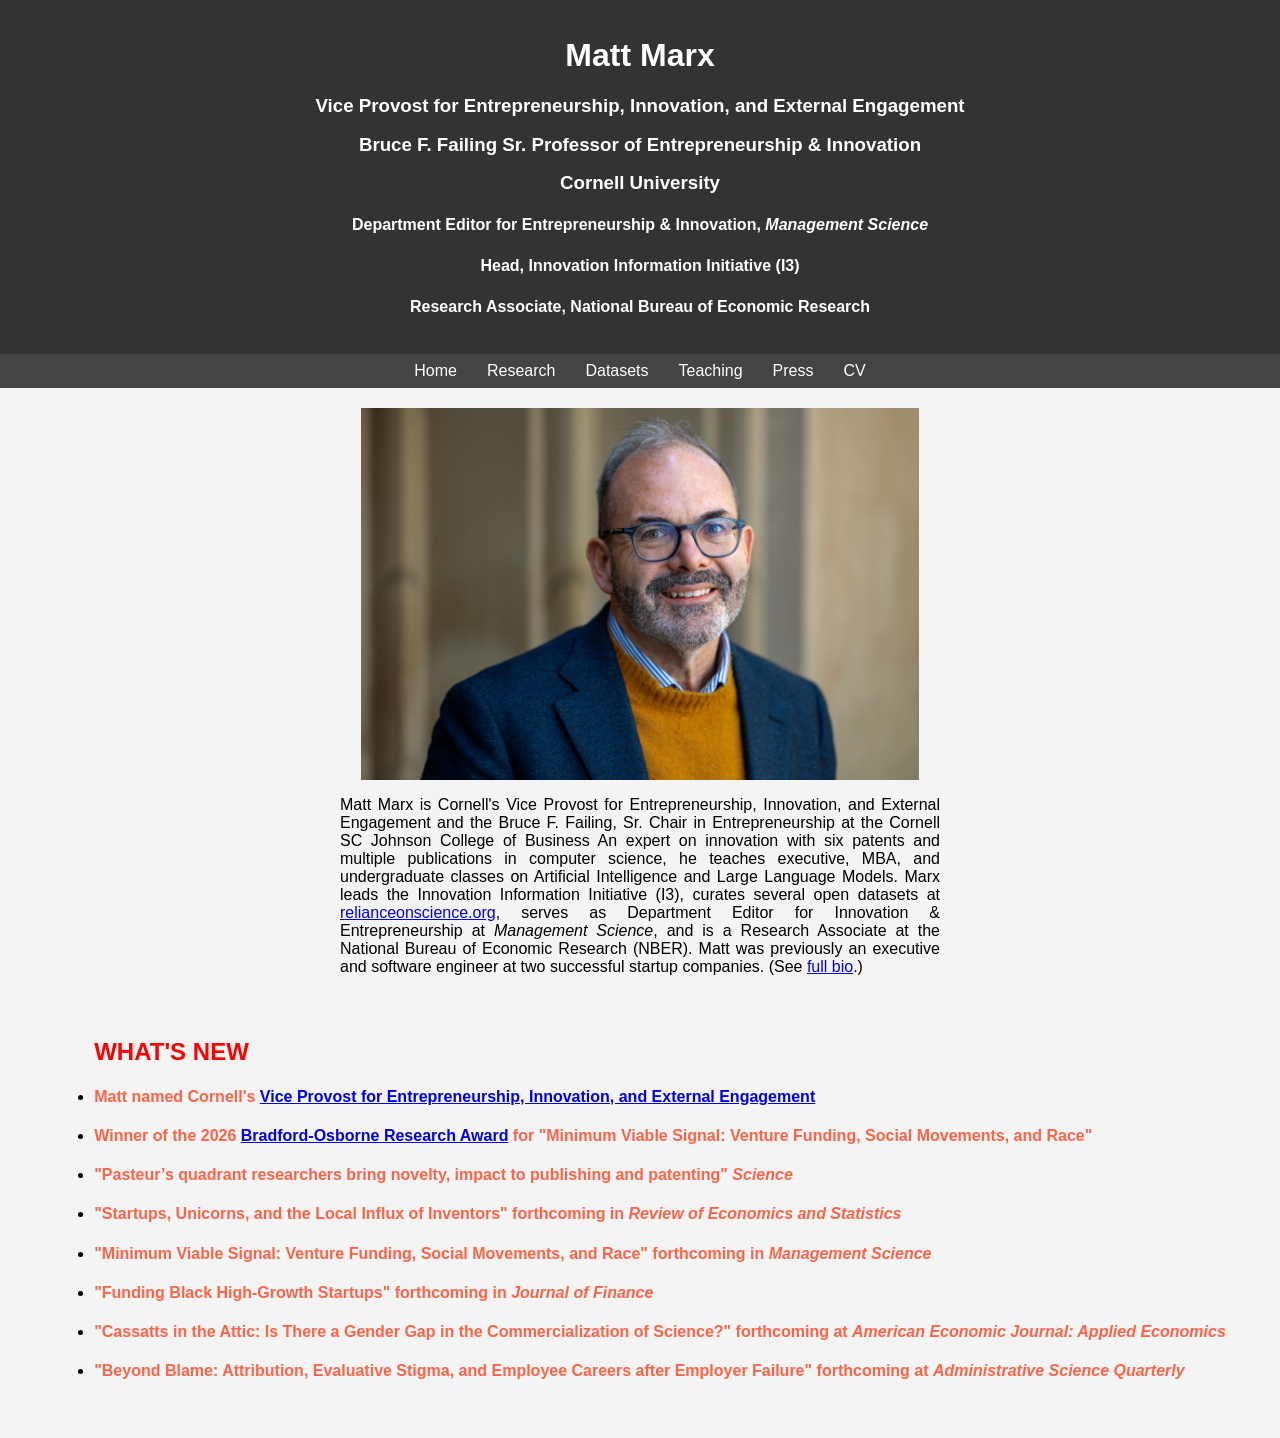
==== index.htm @ 157fbefe "Modify profile image width in index.htm Adjusted the width of the profile image from 50% to 45%." ====
<!DOCTYPE html>
<html lang="en">
<head>
    <meta charset="UTF-8">
    <meta name="viewport" content="width=device-width, initial-scale=1.0">
    <title>Matt Marx</title>
    <style>
        body {
            font-family: Arial, sans-serif;
            margin: 0;
            padding: 0;
            background-color: #f4f4f4;
        }
        header {
            background-color: #333;
            color: white;
            padding: 1em;
            text-align: center;
        }
        nav {
            display: flex;
            justify-content: center;
            background-color: #444;
            padding: 0.5em;
        }
        nav a {
            color: white;
            margin: 0 15px;
            text-decoration: none;
        }
        .container {
            display: flex;
            flex-direction: column;
            align-items: center;
            padding: 20px;
        }
        .profile {
            display: flex;
            flex-direction: column;
            align-items: center;
            margin-bottom: 10px;
        }
        .bio {
            max-width: 600px;
            text-align: justify;
        }
        .whatsnew {
            max-width: 800px;
            text-align: justify;
        }
    </style>
</head>
<body>
    <header>
        <h1>Matt Marx</h1>
        <div style="line-height:20px">
        <h3>Vice Provost for Entrepreneurship, Innovation, and External Engagement</h3>
        <h3>Bruce F. Failing Sr. Professor of Entrepreneurship & Innovation</h3>
            <h3>Cornell University</h3>
        <!--h4>Faculty Director, Entrepreneurship@Cornell</h4-->
        <h4>Department Editor for Entrepreneurship & Innovation, <i>Management Science</i> </h4>
        <h4>Head, Innovation Information Initiative (I3)</h4>
        <h4>Research Associate, National Bureau of Economic Research</h4>
        </div>
    </header>
    <nav>
        <a href="index.htm">Home</a>
        <a href="research.htm">Research</a>
        <a href="http://relianceonscience.org">Datasets</a>
        <a href="teaching.htm">Teaching</a>
        <a href="press.htm">Press</a>
        <a href="https://www.dropbox.com/scl/fi/9yut4xj1k8eziaxgesxmv/MattMarx_CV.docx?rlkey=f87xnhzd1f6ay0u4w2024rqbl&st=1ofqnqmb&dl=0">CV</a>
    </nav>
    <div class="container">
        <div class="profile">
            <!-- Replace 'your-photo.jpg' with the actual path to your photo -->
            <!-- <img src="mattmarxvpeiee.jpg" alt="Matt Marx" style="width:600px;height:300px;border-radius:50%;"> -->
            <!-- <img src="mattmarxvpeiee.jpg" alt="Matt Marx" style="border-radius:50%;"> -->
            <img src="2026_1260_JK_014-S.jpg" alt="Matt Marx" style="width:45%; height:auto;">
            
            <!-- <img src="mtm83-matt-marx_BW.jpg""> -->
            <!-- <img src="jan2026""> -->
            <div class="bio">
                <!-- <p>Matt Marx is Cornell's Vice Provost for Entrepreneurship, Innovation, and External Engagement with broad responsibility for translation of scientific discoveries into real-world impact as well as corporate collaboration. He is the Bruce F. Failing, Sr. Chair in Entrepreneurship at the Cornell SC Johnson College of Business, and is the inaugural Faculty Director of Entrepreneurship@Cornell. An expert on innovation with six patents and multiple publications in computer science, he teaches executive, MBA, and undergraduate classes on Artificial Intelligence and Large Language Models. Marx leads the Innovation Information Initiative (I3), curates several open datasets at <a href="http://relianceonscience.org">relianceonscience.org</a>, serves as Department Editor for Innovation & Entrepreneurship at <i>Management Science</i>, and is a Research Associate at the National Bureau of Economic Research (NBER). Matt was previously an executive and software engineer at two successful startup companies.   (See <a href="bio.htm">full bio</a>.) </p> -->
                <p>Matt Marx is Cornell's Vice Provost for Entrepreneurship, Innovation, and External Engagement and the Bruce F. Failing, Sr. Chair in Entrepreneurship at the Cornell SC Johnson College of Business An expert on innovation with six patents and multiple publications in computer science, he teaches executive, MBA, and undergraduate classes on Artificial Intelligence and Large Language Models. Marx leads the Innovation Information Initiative (I3), curates several open datasets at <a href="http://relianceonscience.org">relianceonscience.org</a>, serves as Department Editor for Innovation & Entrepreneurship at <i>Management Science</i>, and is a Research Associate at the National Bureau of Economic Research (NBER). Matt was previously an executive and software engineer at two successful startup companies.   (See <a href="bio.htm">full bio</a>.) </p>
            </div>
        </div>
        <ul><h2 style="color:Red">WHAT'S NEW</h2>
        <li><h4 style="color:Tomato">Matt named Cornell's <a href="https://news.cornell.edu/stories/2026/06/matt-marx-named-vice-provost-entrepreneurship-innovation-and-external-engagement">Vice Provost for Entrepreneurship, Innovation, and External Engagement</a></h4></li>
        <li><h4 style="color:Tomato">Winner of the 2026 <a href="https://foster.uw.edu/faculty-research/bradford-osborne-research-award/">Bradford-Osborne Research Award</a> for "Minimum Viable Signal: Venture Funding, Social Movements, and Race"</h4></li>
        <li><h4 style="color:Tomato">"Pasteur’s quadrant researchers bring novelty, impact to publishing and patenting"  <i>Science</i></h4></li>        
        <li><h4 style="color:Tomato">"Startups, Unicorns, and the Local Influx of Inventors"  forthcoming in <i>Review of Economics and Statistics</i></h4></li>        
        <li><h4 style="color:Tomato">"Minimum Viable Signal: Venture Funding, Social Movements, and Race" forthcoming in <i>Management Science</i></h4></li>        
        <li><h4 style="color:Tomato">"Funding Black High-Growth Startups" forthcoming in <i>Journal of Finance</i></h4></li>        
        <li><h4 style="color:Tomato">"Cassatts in the Attic: Is There a Gender Gap in the Commercialization of Science?" forthcoming at <i>American Economic Journal: Applied Economics</i></h4></li>
        <li><h4 style="color:Tomato">"Beyond Blame: Attribution, Evaluative Stigma, and Employee Careers after Employer Failure" forthcoming at <i>Administrative Science Quarterly</i></h4></li>
            </ul>
        </section>
    </div>

</body>
</html>
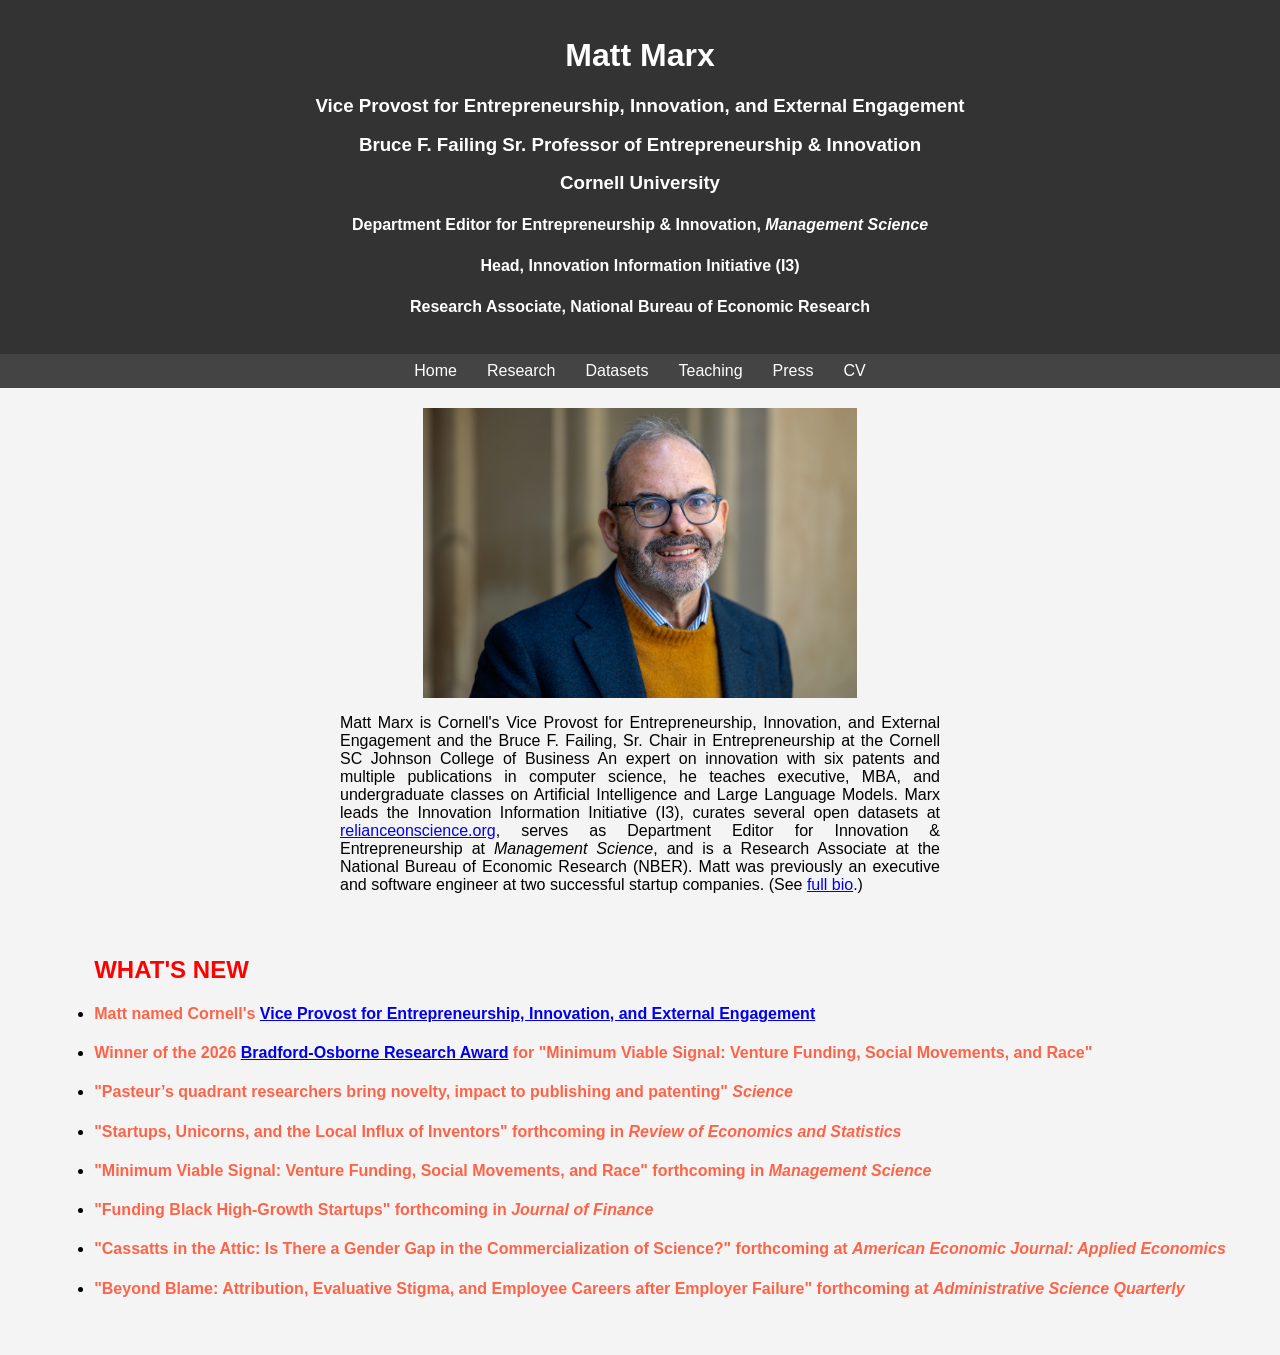
==== commit cfa5524d: "Update index.htm" ====
--- a/index.htm
+++ b/index.htm
@@ -76,7 +76,7 @@
             <!-- Replace 'your-photo.jpg' with the actual path to your photo -->
             <!-- <img src="mattmarxvpeiee.jpg" alt="Matt Marx" style="width:600px;height:300px;border-radius:50%;"> -->
             <!-- <img src="mattmarxvpeiee.jpg" alt="Matt Marx" style="border-radius:50%;"> -->
-            <img src="2026_1260_JK_014-S.jpg" alt="Matt Marx" style="width:45%; height:auto;">
+            <img src="2026_1260_JK_014-S.jpg" alt="Matt Marx" style="width:35%; height:auto;">
             
             <!-- <img src="mtm83-matt-marx_BW.jpg""> -->
             <!-- <img src="jan2026""> -->
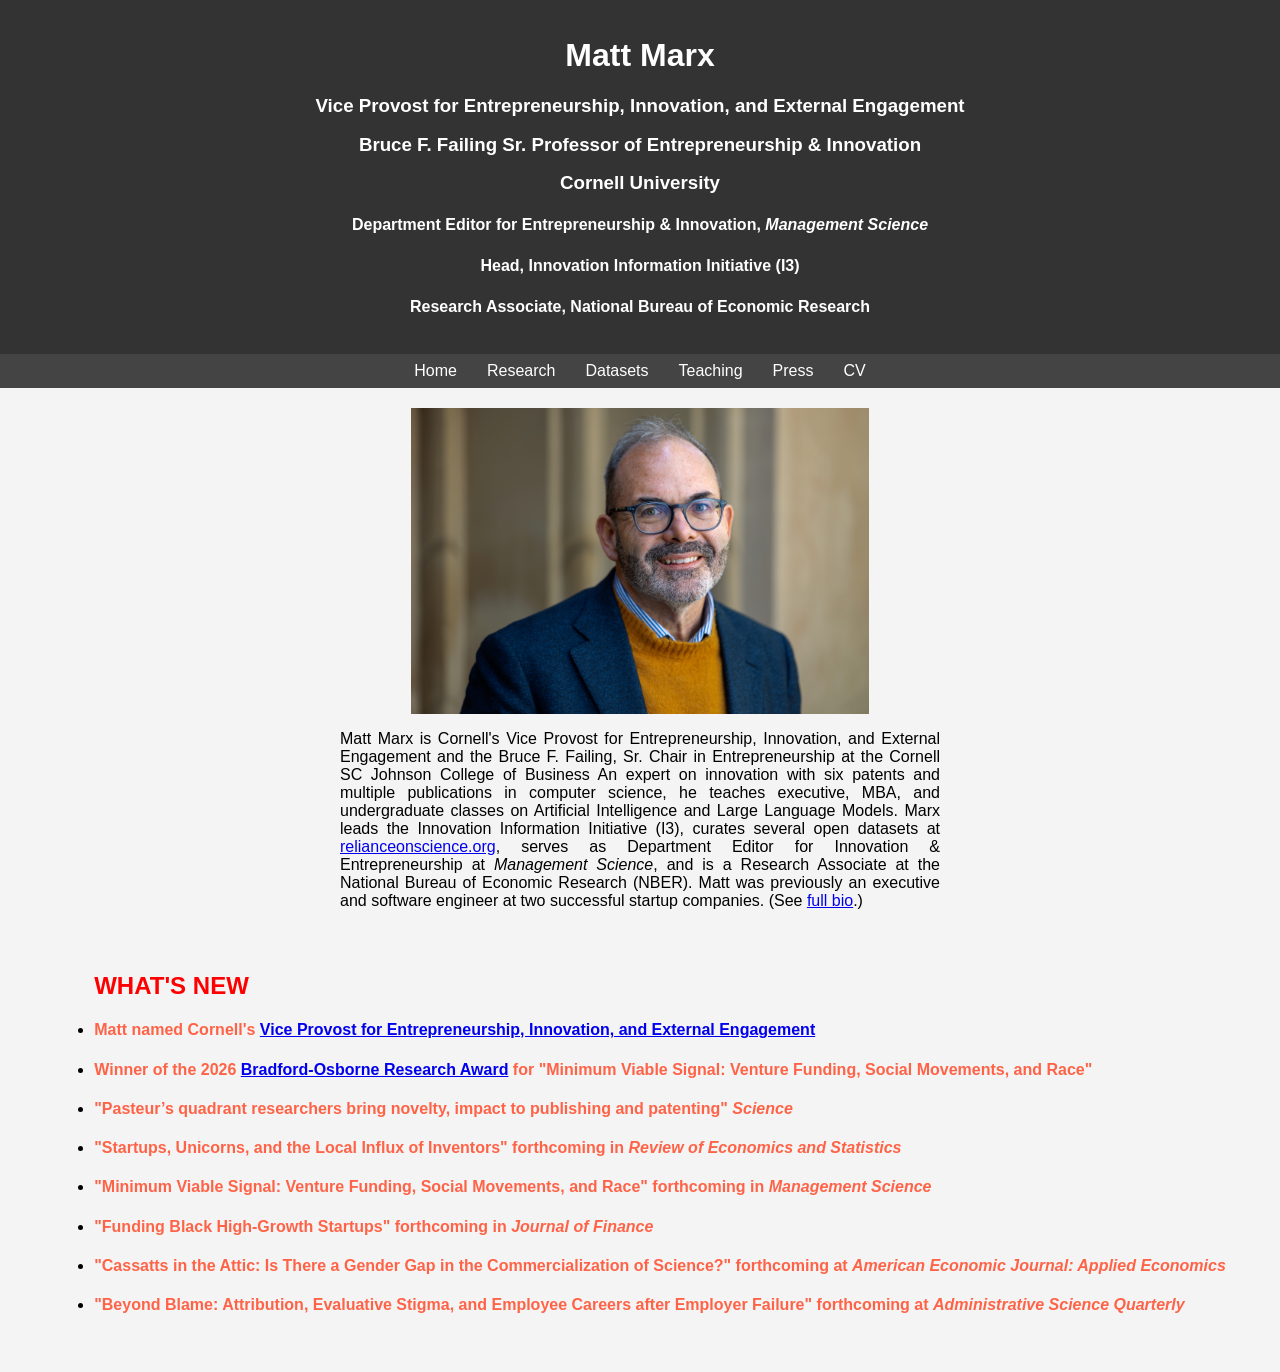
==== commit 69736bf4: "Adjust image width in profile section Updated image width in profile section from 35% to 37%." ====
--- a/index.htm
+++ b/index.htm
@@ -76,7 +76,7 @@
             <!-- Replace 'your-photo.jpg' with the actual path to your photo -->
             <!-- <img src="mattmarxvpeiee.jpg" alt="Matt Marx" style="width:600px;height:300px;border-radius:50%;"> -->
             <!-- <img src="mattmarxvpeiee.jpg" alt="Matt Marx" style="border-radius:50%;"> -->
-            <img src="2026_1260_JK_014-S.jpg" alt="Matt Marx" style="width:35%; height:auto;">
+            <img src="2026_1260_JK_014-S.jpg" alt="Matt Marx" style="width:37%; height:auto;">
             
             <!-- <img src="mtm83-matt-marx_BW.jpg""> -->
             <!-- <img src="jan2026""> -->
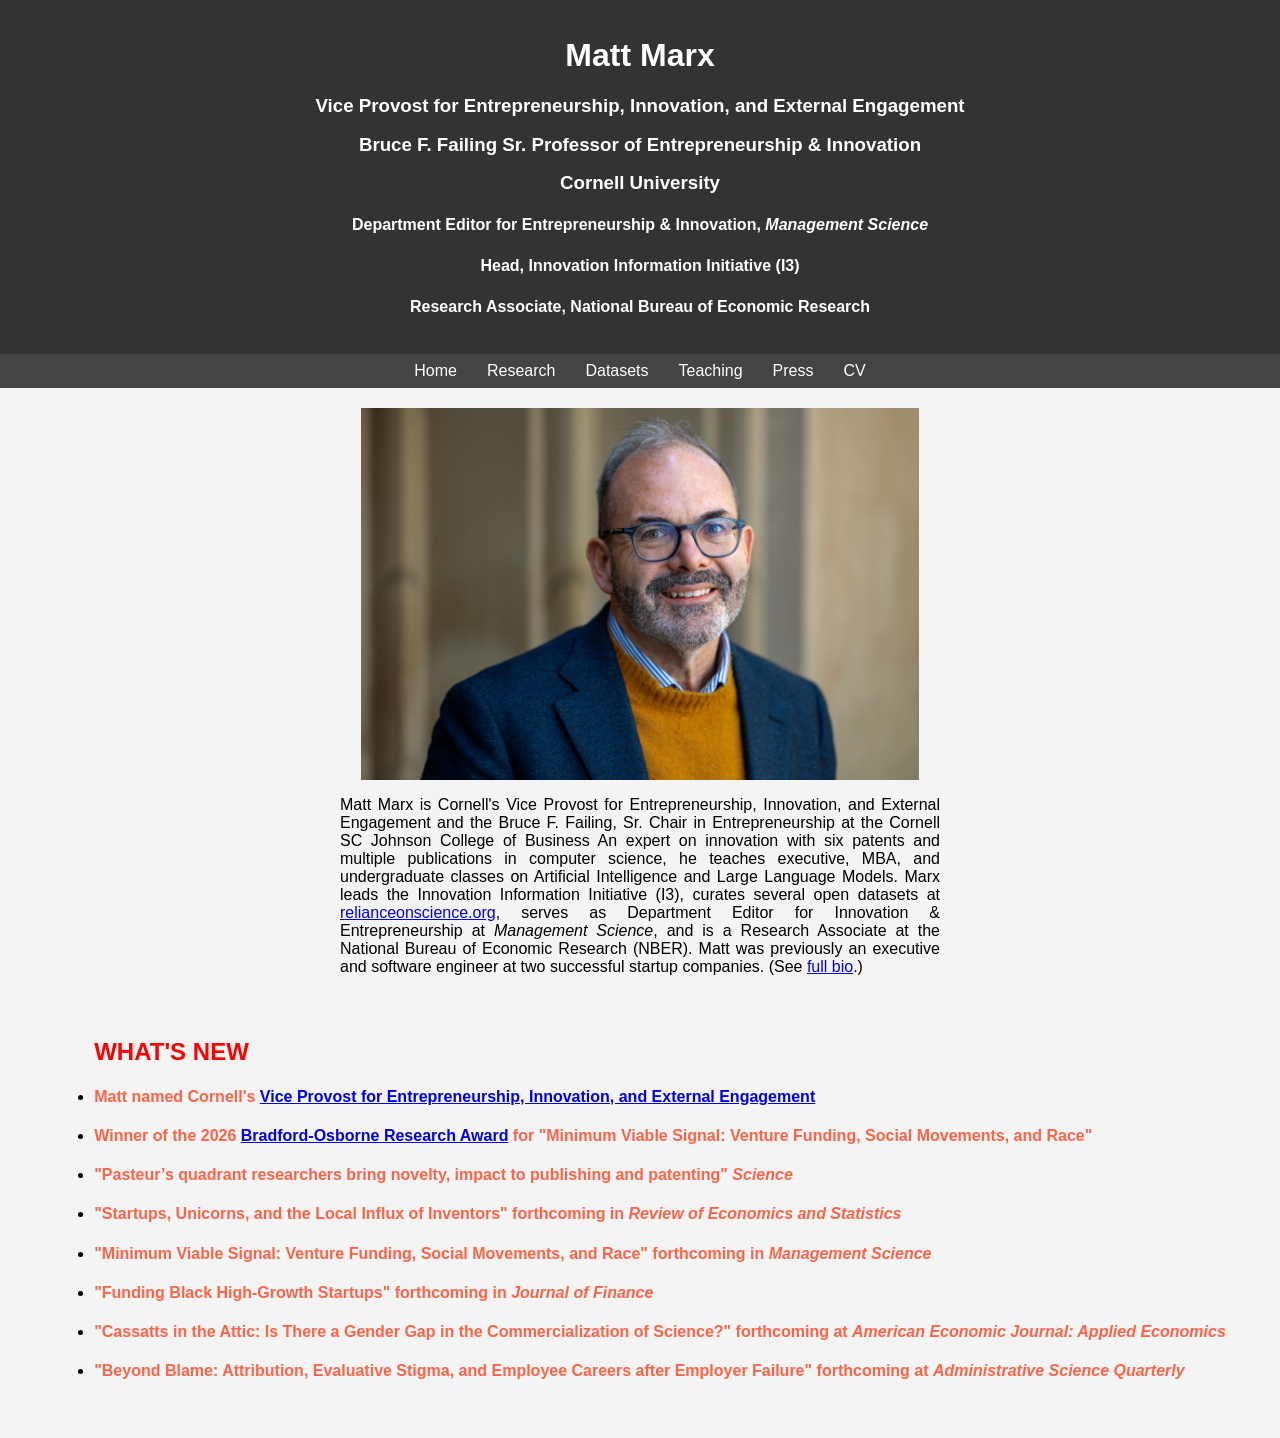
==== commit 220aa5f6: "Adjust image width in profile section Updated the image width in the profile section from 37% to 45%" ====
--- a/index.htm
+++ b/index.htm
@@ -76,7 +76,8 @@
             <!-- Replace 'your-photo.jpg' with the actual path to your photo -->
             <!-- <img src="mattmarxvpeiee.jpg" alt="Matt Marx" style="width:600px;height:300px;border-radius:50%;"> -->
             <!-- <img src="mattmarxvpeiee.jpg" alt="Matt Marx" style="border-radius:50%;"> -->
-            <img src="2026_1260_JK_014-S.jpg" alt="Matt Marx" style="width:37%; height:auto;">
+            <img src="2026_1260_JK_014-S.jpg" alt="Matt Marx" style="width:45%; height:auto;">
+            
             
             <!-- <img src="mtm83-matt-marx_BW.jpg""> -->
             <!-- <img src="jan2026""> -->
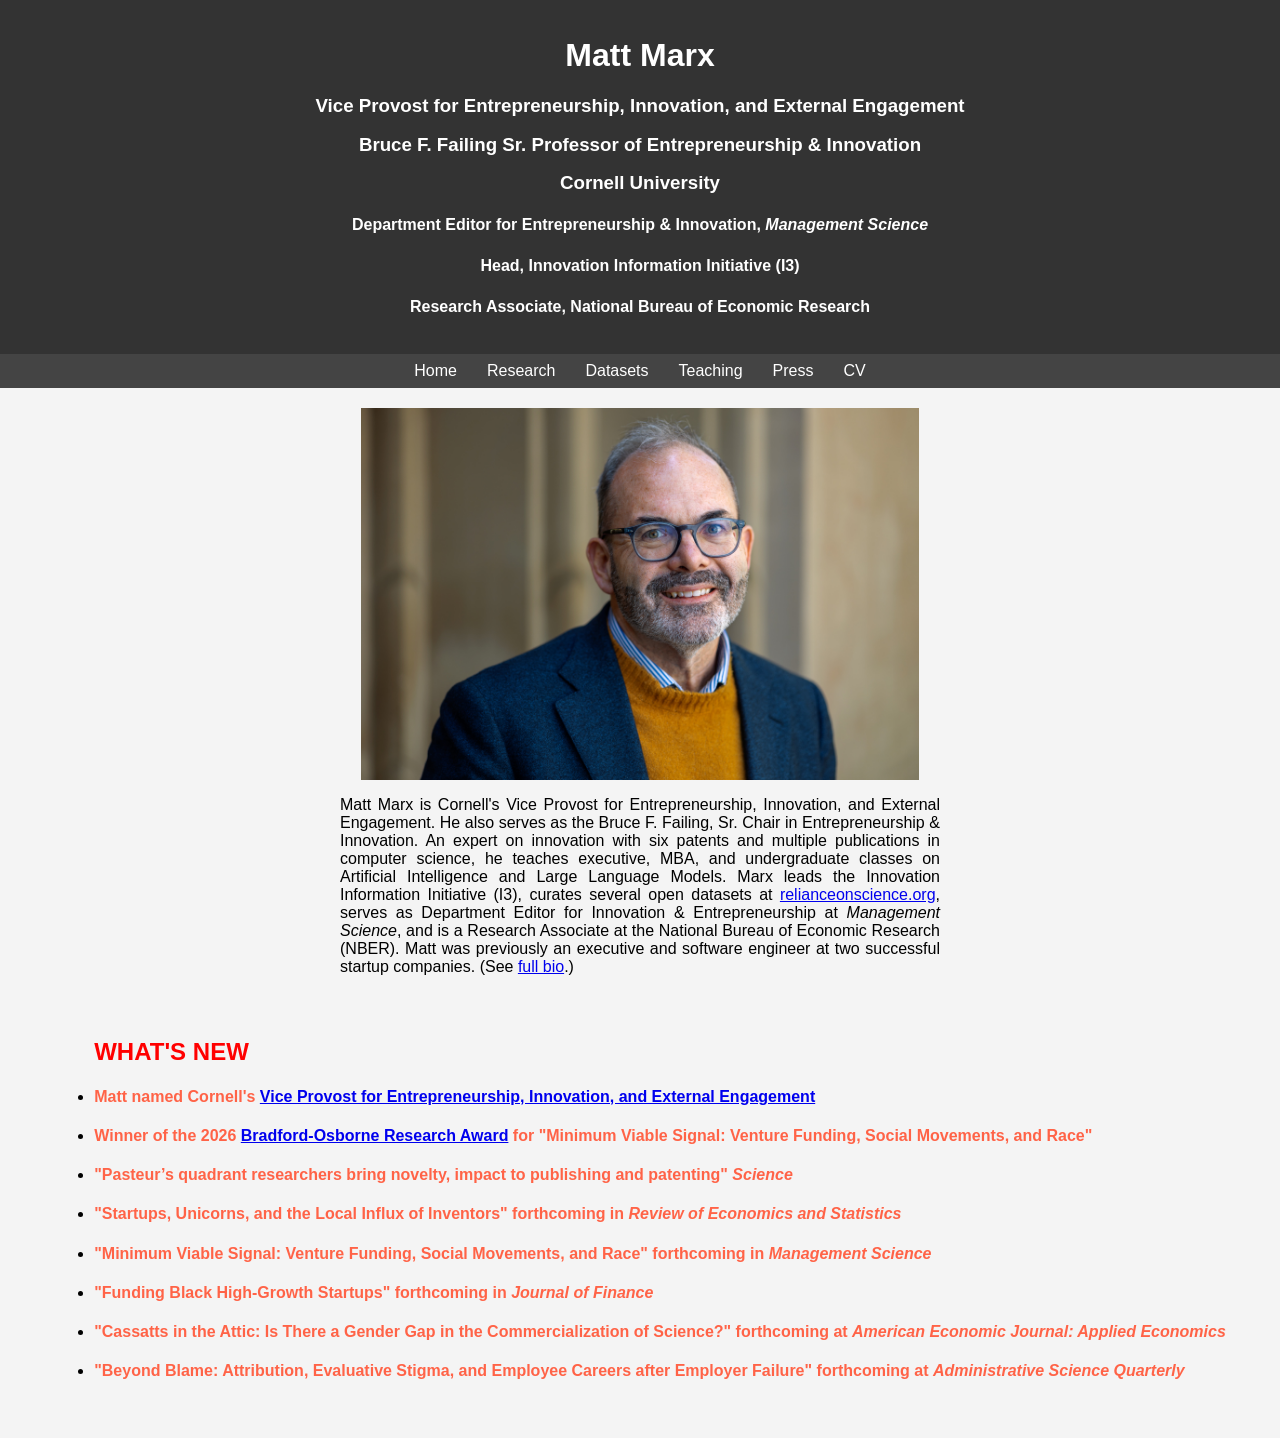
==== commit 90873412: "Update index.htm" ====
--- a/index.htm
+++ b/index.htm
@@ -83,7 +83,7 @@
             <!-- <img src="jan2026""> -->
             <div class="bio">
                 <!-- <p>Matt Marx is Cornell's Vice Provost for Entrepreneurship, Innovation, and External Engagement with broad responsibility for translation of scientific discoveries into real-world impact as well as corporate collaboration. He is the Bruce F. Failing, Sr. Chair in Entrepreneurship at the Cornell SC Johnson College of Business, and is the inaugural Faculty Director of Entrepreneurship@Cornell. An expert on innovation with six patents and multiple publications in computer science, he teaches executive, MBA, and undergraduate classes on Artificial Intelligence and Large Language Models. Marx leads the Innovation Information Initiative (I3), curates several open datasets at <a href="http://relianceonscience.org">relianceonscience.org</a>, serves as Department Editor for Innovation & Entrepreneurship at <i>Management Science</i>, and is a Research Associate at the National Bureau of Economic Research (NBER). Matt was previously an executive and software engineer at two successful startup companies.   (See <a href="bio.htm">full bio</a>.) </p> -->
-                <p>Matt Marx is Cornell's Vice Provost for Entrepreneurship, Innovation, and External Engagement and the Bruce F. Failing, Sr. Chair in Entrepreneurship at the Cornell SC Johnson College of Business An expert on innovation with six patents and multiple publications in computer science, he teaches executive, MBA, and undergraduate classes on Artificial Intelligence and Large Language Models. Marx leads the Innovation Information Initiative (I3), curates several open datasets at <a href="http://relianceonscience.org">relianceonscience.org</a>, serves as Department Editor for Innovation & Entrepreneurship at <i>Management Science</i>, and is a Research Associate at the National Bureau of Economic Research (NBER). Matt was previously an executive and software engineer at two successful startup companies.   (See <a href="bio.htm">full bio</a>.) </p>
+                <p>Matt Marx is Cornell's Vice Provost for Entrepreneurship, Innovation, and External Engagement. He also serves as the Bruce F. Failing, Sr. Chair in Entrepreneurship & Innovation. An expert on innovation with six patents and multiple publications in computer science, he teaches executive, MBA, and undergraduate classes on Artificial Intelligence and Large Language Models. Marx leads the Innovation Information Initiative (I3), curates several open datasets at <a href="http://relianceonscience.org">relianceonscience.org</a>, serves as Department Editor for Innovation & Entrepreneurship at <i>Management Science</i>, and is a Research Associate at the National Bureau of Economic Research (NBER). Matt was previously an executive and software engineer at two successful startup companies.   (See <a href="bio.htm">full bio</a>.) </p>
             </div>
         </div>
         <ul><h2 style="color:Red">WHAT'S NEW</h2>
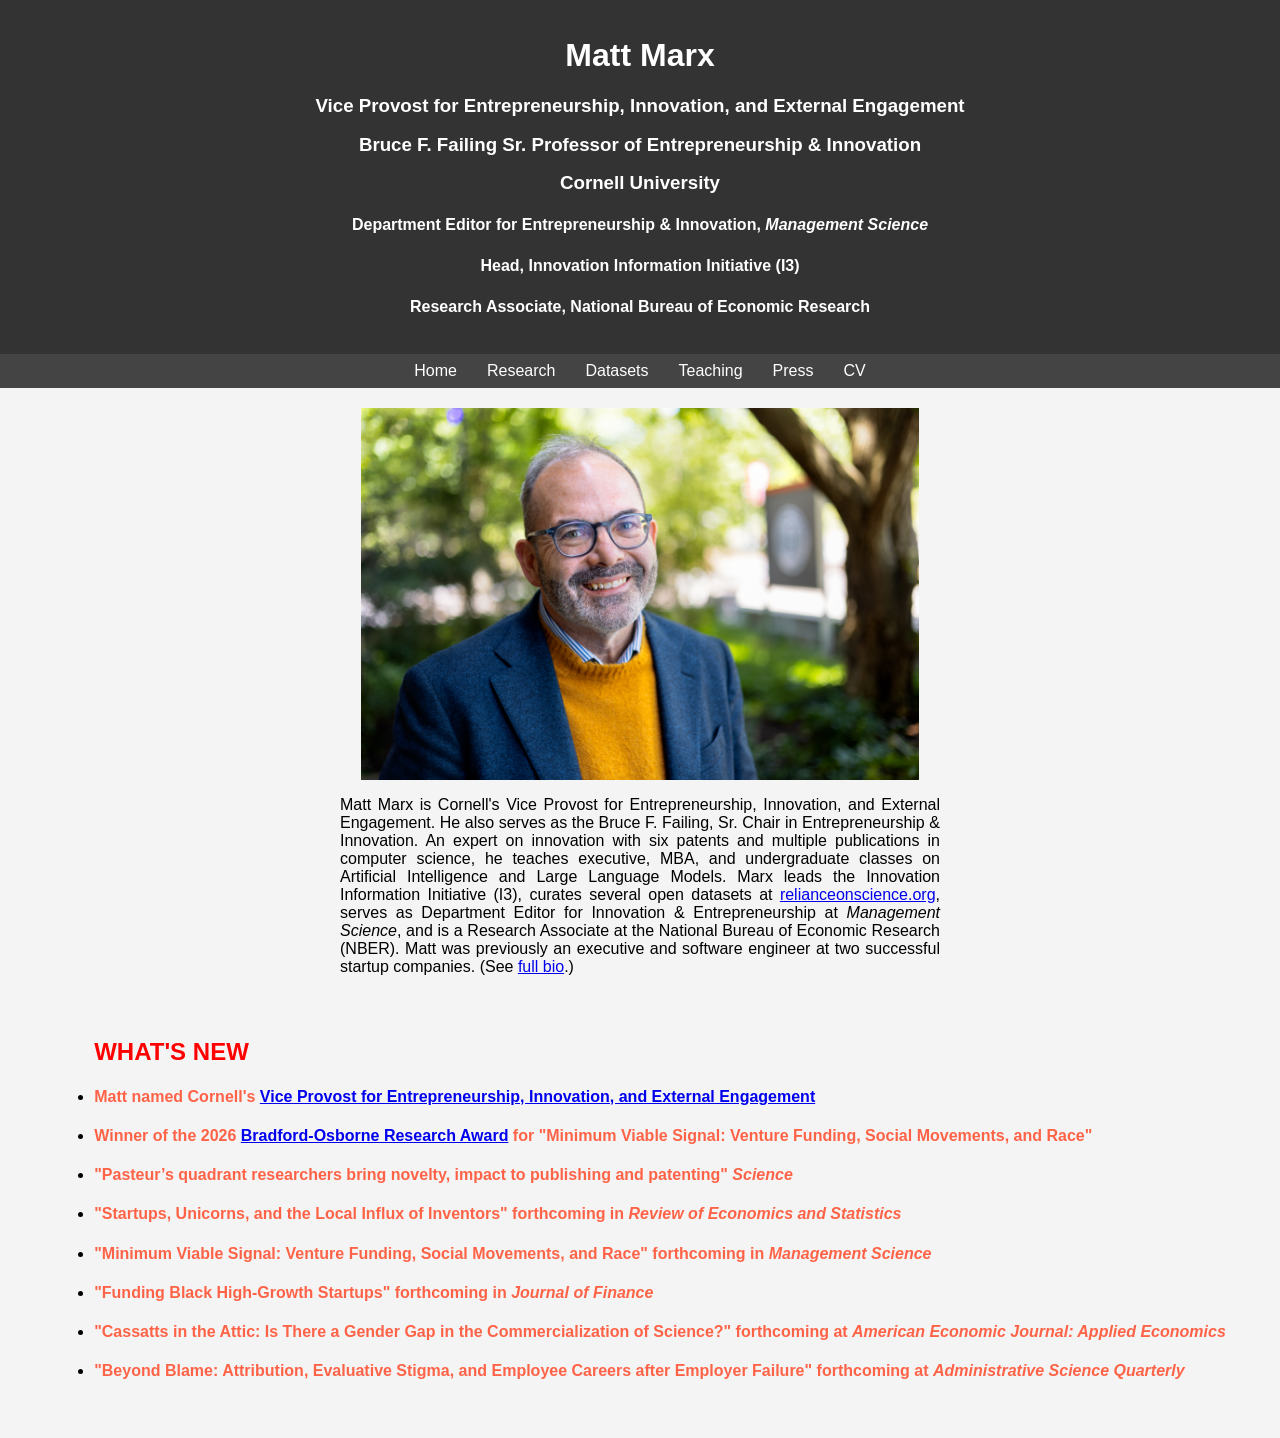
==== commit 4e3c07ce: "Update profile image source in index.htm" ====
--- a/index.htm
+++ b/index.htm
@@ -76,7 +76,7 @@
             <!-- Replace 'your-photo.jpg' with the actual path to your photo -->
             <!-- <img src="mattmarxvpeiee.jpg" alt="Matt Marx" style="width:600px;height:300px;border-radius:50%;"> -->
             <!-- <img src="mattmarxvpeiee.jpg" alt="Matt Marx" style="border-radius:50%;"> -->
-            <img src="2026_1260_JK_014-S.jpg" alt="Matt Marx" style="width:45%; height:auto;">
+            <img src="2026_1260_JK_001-S.jpg" alt="Matt Marx" style="width:45%; height:auto;">
             
             
             <!-- <img src="mtm83-matt-marx_BW.jpg""> -->
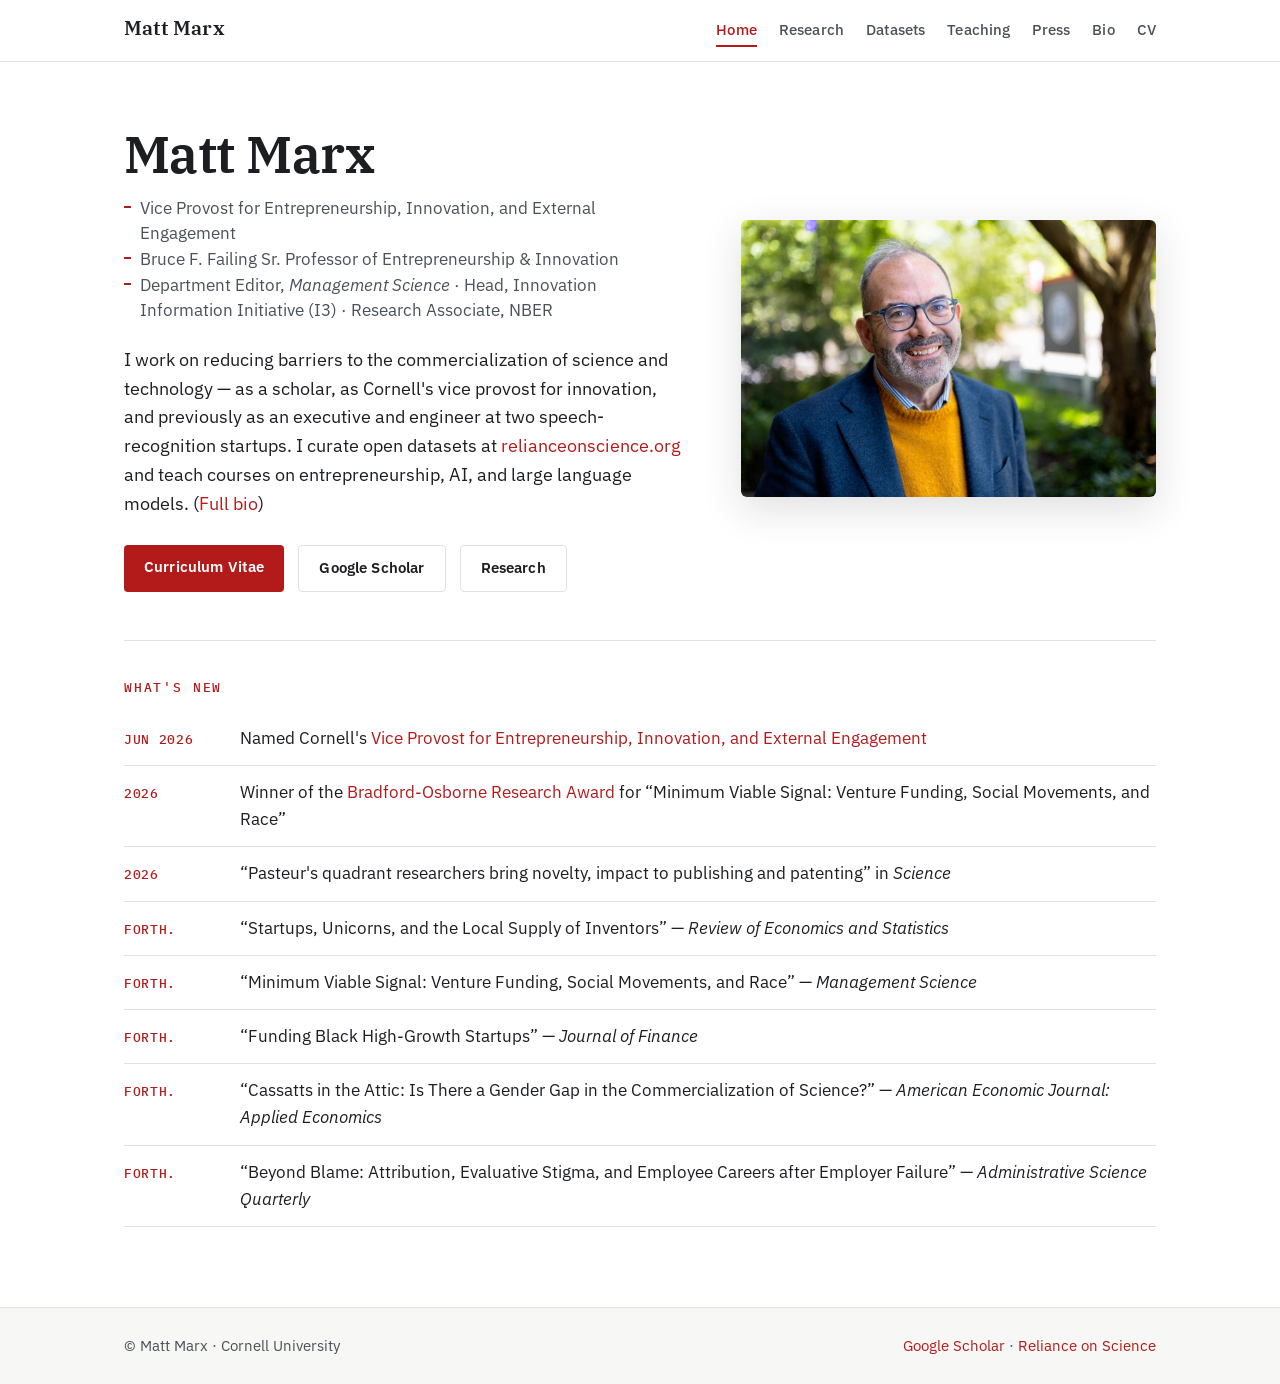
==== commit aefce8fa: "Add files via upload" ====
--- a/index.htm
+++ b/index.htm
@@ -1,103 +1,61 @@
 <!DOCTYPE html>
 <html lang="en">
 <head>
-    <meta charset="UTF-8">
-    <meta name="viewport" content="width=device-width, initial-scale=1.0">
-    <title>Matt Marx</title>
-    <style>
-        body {
-            font-family: Arial, sans-serif;
-            margin: 0;
-            padding: 0;
-            background-color: #f4f4f4;
-        }
-        header {
-            background-color: #333;
-            color: white;
-            padding: 1em;
-            text-align: center;
-        }
-        nav {
-            display: flex;
-            justify-content: center;
-            background-color: #444;
-            padding: 0.5em;
-        }
-        nav a {
-            color: white;
-            margin: 0 15px;
-            text-decoration: none;
-        }
-        .container {
-            display: flex;
-            flex-direction: column;
-            align-items: center;
-            padding: 20px;
-        }
-        .profile {
-            display: flex;
-            flex-direction: column;
-            align-items: center;
-            margin-bottom: 10px;
-        }
-        .bio {
-            max-width: 600px;
-            text-align: justify;
-        }
-        .whatsnew {
-            max-width: 800px;
-            text-align: justify;
-        }
-    </style>
+<meta charset="UTF-8">
+<meta name="viewport" content="width=device-width, initial-scale=1.0">
+<title>Matt Marx | Cornell University</title>
+<meta name="description" content="Matt Marx — Vice Provost for Entrepreneurship, Innovation, and External Engagement and Bruce F. Failing Sr. Professor at Cornell University.">
+<link rel="stylesheet" href="style.css">
 </head>
 <body>
-    <header>
-        <h1>Matt Marx</h1>
-        <div style="line-height:20px">
-        <h3>Vice Provost for Entrepreneurship, Innovation, and External Engagement</h3>
-        <h3>Bruce F. Failing Sr. Professor of Entrepreneurship & Innovation</h3>
-            <h3>Cornell University</h3>
-        <!--h4>Faculty Director, Entrepreneurship@Cornell</h4-->
-        <h4>Department Editor for Entrepreneurship & Innovation, <i>Management Science</i> </h4>
-        <h4>Head, Innovation Information Initiative (I3)</h4>
-        <h4>Research Associate, National Bureau of Economic Research</h4>
-        </div>
-    </header>
-    <nav>
-        <a href="index.htm">Home</a>
-        <a href="research.htm">Research</a>
-        <a href="http://relianceonscience.org">Datasets</a>
-        <a href="teaching.htm">Teaching</a>
-        <a href="press.htm">Press</a>
-        <a href="https://www.dropbox.com/scl/fi/9yut4xj1k8eziaxgesxmv/MattMarx_CV.docx?rlkey=f87xnhzd1f6ay0u4w2024rqbl&st=1ofqnqmb&dl=0">CV</a>
-    </nav>
-    <div class="container">
-        <div class="profile">
-            <!-- Replace 'your-photo.jpg' with the actual path to your photo -->
-            <!-- <img src="mattmarxvpeiee.jpg" alt="Matt Marx" style="width:600px;height:300px;border-radius:50%;"> -->
-            <!-- <img src="mattmarxvpeiee.jpg" alt="Matt Marx" style="border-radius:50%;"> -->
-            <img src="2026_1260_JK_001-S.jpg" alt="Matt Marx" style="width:45%; height:auto;">
-            
-            
-            <!-- <img src="mtm83-matt-marx_BW.jpg""> -->
-            <!-- <img src="jan2026""> -->
-            <div class="bio">
-                <!-- <p>Matt Marx is Cornell's Vice Provost for Entrepreneurship, Innovation, and External Engagement with broad responsibility for translation of scientific discoveries into real-world impact as well as corporate collaboration. He is the Bruce F. Failing, Sr. Chair in Entrepreneurship at the Cornell SC Johnson College of Business, and is the inaugural Faculty Director of Entrepreneurship@Cornell. An expert on innovation with six patents and multiple publications in computer science, he teaches executive, MBA, and undergraduate classes on Artificial Intelligence and Large Language Models. Marx leads the Innovation Information Initiative (I3), curates several open datasets at <a href="http://relianceonscience.org">relianceonscience.org</a>, serves as Department Editor for Innovation & Entrepreneurship at <i>Management Science</i>, and is a Research Associate at the National Bureau of Economic Research (NBER). Matt was previously an executive and software engineer at two successful startup companies.   (See <a href="bio.htm">full bio</a>.) </p> -->
-                <p>Matt Marx is Cornell's Vice Provost for Entrepreneurship, Innovation, and External Engagement. He also serves as the Bruce F. Failing, Sr. Chair in Entrepreneurship & Innovation. An expert on innovation with six patents and multiple publications in computer science, he teaches executive, MBA, and undergraduate classes on Artificial Intelligence and Large Language Models. Marx leads the Innovation Information Initiative (I3), curates several open datasets at <a href="http://relianceonscience.org">relianceonscience.org</a>, serves as Department Editor for Innovation & Entrepreneurship at <i>Management Science</i>, and is a Research Associate at the National Bureau of Economic Research (NBER). Matt was previously an executive and software engineer at two successful startup companies.   (See <a href="bio.htm">full bio</a>.) </p>
-            </div>
-        </div>
-        <ul><h2 style="color:Red">WHAT'S NEW</h2>
-        <li><h4 style="color:Tomato">Matt named Cornell's <a href="https://news.cornell.edu/stories/2026/06/matt-marx-named-vice-provost-entrepreneurship-innovation-and-external-engagement">Vice Provost for Entrepreneurship, Innovation, and External Engagement</a></h4></li>
-        <li><h4 style="color:Tomato">Winner of the 2026 <a href="https://foster.uw.edu/faculty-research/bradford-osborne-research-award/">Bradford-Osborne Research Award</a> for "Minimum Viable Signal: Venture Funding, Social Movements, and Race"</h4></li>
-        <li><h4 style="color:Tomato">"Pasteur’s quadrant researchers bring novelty, impact to publishing and patenting"  <i>Science</i></h4></li>        
-        <li><h4 style="color:Tomato">"Startups, Unicorns, and the Local Influx of Inventors"  forthcoming in <i>Review of Economics and Statistics</i></h4></li>        
-        <li><h4 style="color:Tomato">"Minimum Viable Signal: Venture Funding, Social Movements, and Race" forthcoming in <i>Management Science</i></h4></li>        
-        <li><h4 style="color:Tomato">"Funding Black High-Growth Startups" forthcoming in <i>Journal of Finance</i></h4></li>        
-        <li><h4 style="color:Tomato">"Cassatts in the Attic: Is There a Gender Gap in the Commercialization of Science?" forthcoming at <i>American Economic Journal: Applied Economics</i></h4></li>
-        <li><h4 style="color:Tomato">"Beyond Blame: Attribution, Evaluative Stigma, and Employee Careers after Employer Failure" forthcoming at <i>Administrative Science Quarterly</i></h4></li>
-            </ul>
-        </section>
+<nav class="nav"><div class="nav-inner">
+  <a class="wordmark" href="index.htm">Matt Marx</a>
+  <div class="nav-links">
+    <a href="index.htm" aria-current="page">Home</a>
+    <a href="research.htm">Research</a>
+    <a href="http://relianceonscience.org">Datasets</a>
+    <a href="teaching.htm">Teaching</a>
+    <a href="press.htm">Press</a>
+    <a href="bio.htm">Bio</a>
+    <a href="https://www.dropbox.com/scl/fi/9yut4xj1k8eziaxgesxmv/MattMarx_CV.docx?rlkey=f87xnhzd1f6ay0u4w2024rqbl&st=1ofqnqmb&dl=0">CV</a>
+  </div>
+</div></nav>
+<div class="wrap">
+  <section class="hero">
+    <div>
+      <h1>Matt Marx</h1>
+      <ul class="roles">
+        <li>Vice Provost for Entrepreneurship, Innovation, and External Engagement</li>
+        <li>Bruce F. Failing Sr. Professor of Entrepreneurship &amp; Innovation</li>
+        <li>Department Editor, <i>Management Science</i> &middot; Head, Innovation Information Initiative (I3) &middot; Research Associate, NBER</li>
+      </ul>
+      <p class="lede">I work on reducing barriers to the commercialization of science and technology &mdash; as a scholar, as Cornell's vice provost for innovation, and previously as an executive and engineer at two speech-recognition startups. I curate open datasets at <a href="http://relianceonscience.org">relianceonscience.org</a> and teach courses on entrepreneurship, AI, and large language models. (<a href="bio.htm">Full bio</a>)</p>
+      <div class="cta-row">
+        <a class="btn btn-primary" href="https://www.dropbox.com/scl/fi/9yut4xj1k8eziaxgesxmv/MattMarx_CV.docx?rlkey=f87xnhzd1f6ay0u4w2024rqbl&st=1ofqnqmb&dl=0">Curriculum Vitae</a>
+        <a class="btn btn-ghost" href="http://scholar.google.com/citations?user=rXhhLccAAAAJ&hl=en">Google Scholar</a>
+        <a class="btn btn-ghost" href="research.htm">Research</a>
+      </div>
     </div>
+    <img class="hero-photo" src="2026_1260_JK_001-S.jpg" alt="Matt Marx">
+  </section>
 
+  <section class="section">
+    <p class="eyebrow">What's New</p>
+    <ul class="ledger">
+      <li><span class="stamp">JUN 2026</span><span class="entry">Named Cornell's <a href="https://news.cornell.edu/stories/2026/06/matt-marx-named-vice-provost-entrepreneurship-innovation-and-external-engagement">Vice Provost for Entrepreneurship, Innovation, and External Engagement</a></span></li>
+      <li><span class="stamp">2026</span><span class="entry">Winner of the <a href="https://foster.uw.edu/faculty-research/bradford-osborne-research-award/">Bradford-Osborne Research Award</a> for &ldquo;Minimum Viable Signal: Venture Funding, Social Movements, and Race&rdquo;</span></li>
+      <li><span class="stamp">2026</span><span class="entry">&ldquo;Pasteur's quadrant researchers bring novelty, impact to publishing and patenting&rdquo; in <i>Science</i></span></li>
+      <li><span class="stamp">FORTH.</span><span class="entry">&ldquo;Startups, Unicorns, and the Local Supply of Inventors&rdquo; &mdash; <i>Review of Economics and Statistics</i></span></li>
+      <li><span class="stamp">FORTH.</span><span class="entry">&ldquo;Minimum Viable Signal: Venture Funding, Social Movements, and Race&rdquo; &mdash; <i>Management Science</i></span></li>
+      <li><span class="stamp">FORTH.</span><span class="entry">&ldquo;Funding Black High-Growth Startups&rdquo; &mdash; <i>Journal of Finance</i></span></li>
+      <li><span class="stamp">FORTH.</span><span class="entry">&ldquo;Cassatts in the Attic: Is There a Gender Gap in the Commercialization of Science?&rdquo; &mdash; <i>American Economic Journal: Applied Economics</i></span></li>
+      <li><span class="stamp">FORTH.</span><span class="entry">&ldquo;Beyond Blame: Attribution, Evaluative Stigma, and Employee Careers after Employer Failure&rdquo; &mdash; <i>Administrative Science Quarterly</i></span></li>
+    </ul>
+  </section>
+</div>
+<footer><div class="foot-inner">
+  <span>&copy; Matt Marx &middot; Cornell University</span>
+  <span><a href="http://scholar.google.com/citations?user=rXhhLccAAAAJ&hl=en">Google Scholar</a> &middot; <a href="http://relianceonscience.org">Reliance on Science</a></span>
+</div></footer>
 </body>
 </html>
--- a/style.css
+++ b/style.css
@@ -0,0 +1,84 @@
+/* Matt Marx — mattmarx.github.io */
+@import url('https://fonts.googleapis.com/css2?family=IBM+Plex+Serif:ital,wght@0,400;0,500;0,600;1,400&family=IBM+Plex+Sans:wght@400;500;600&family=IBM+Plex+Mono:wght@400;500&display=swap');
+
+:root{
+  --ink:#1c1e21;
+  --ink-soft:#4b5158;
+  --carnelian:#B31B1B;
+  --carnelian-dark:#8f1414;
+  --paper:#ffffff;
+  --paper-dim:#f7f7f5;
+  --rule:#e3e2de;
+  --max:1080px;
+}
+*{box-sizing:border-box}
+html{scroll-behavior:smooth}
+@media (prefers-reduced-motion:reduce){html{scroll-behavior:auto}*,*::before,*::after{animation:none!important;transition:none!important}}
+body{margin:0;background:var(--paper);color:var(--ink);font:400 17px/1.65 'IBM Plex Sans',system-ui,sans-serif;-webkit-font-smoothing:antialiased}
+a{color:var(--carnelian);text-decoration:none}
+a:hover{color:var(--carnelian-dark);text-decoration:underline;text-underline-offset:3px}
+a:focus-visible{outline:2px solid var(--carnelian);outline-offset:2px;border-radius:2px}
+
+/* Nav */
+.nav{position:sticky;top:0;z-index:10;background:rgba(255,255,255,.92);backdrop-filter:blur(8px);border-bottom:1px solid var(--rule)}
+.nav-inner{max-width:var(--max);margin:0 auto;padding:14px 24px;display:flex;align-items:baseline;justify-content:space-between;gap:16px;flex-wrap:wrap}
+.wordmark{font:600 20px 'IBM Plex Serif',serif;color:var(--ink);letter-spacing:.01em}
+.wordmark:hover{text-decoration:none;color:var(--carnelian)}
+.nav-links{display:flex;gap:22px;flex-wrap:wrap}
+.nav-links a{color:var(--ink-soft);font-size:15px;font-weight:500;letter-spacing:.01em}
+.nav-links a:hover{color:var(--carnelian);text-decoration:none}
+.nav-links a[aria-current="page"]{color:var(--carnelian);border-bottom:2px solid var(--carnelian);padding-bottom:2px}
+
+/* Layout */
+.wrap{max-width:var(--max);margin:0 auto;padding:0 24px}
+.page-title{font:600 34px/1.2 'IBM Plex Serif',serif;margin:48px 0 6px}
+.page-sub{color:var(--ink-soft);margin:0 0 36px;font-size:16px}
+
+/* Hero (index) */
+.hero{display:grid;grid-template-columns:1.15fr .85fr;gap:56px;align-items:center;padding:64px 0 48px}
+.hero h1{font:600 52px/1.08 'IBM Plex Serif',serif;margin:0 0 14px;letter-spacing:-.01em}
+.roles{margin:0 0 22px;padding:0;list-style:none;color:var(--ink-soft);font-size:16.5px;line-height:1.55}
+.roles li{padding-left:16px;position:relative}
+.roles li::before{content:"";position:absolute;left:0;top:.62em;width:7px;height:2px;background:var(--carnelian)}
+.hero .lede{font-size:17.5px;max-width:56ch}
+.hero-photo{width:100%;border-radius:6px;box-shadow:0 12px 40px rgba(28,30,33,.14)}
+.cta-row{display:flex;gap:14px;margin-top:26px;flex-wrap:wrap}
+.btn{display:inline-block;padding:10px 20px;border-radius:4px;font-weight:600;font-size:15px;letter-spacing:.01em}
+.btn-primary{background:var(--carnelian);color:#fff}
+.btn-primary:hover{background:var(--carnelian-dark);color:#fff;text-decoration:none}
+.btn-ghost{border:1.5px solid var(--rule);color:var(--ink)}
+.btn-ghost:hover{border-color:var(--carnelian);color:var(--carnelian);text-decoration:none}
+
+/* Section labels */
+.eyebrow{font:500 13px/1 'IBM Plex Mono',monospace;letter-spacing:.14em;text-transform:uppercase;color:var(--carnelian);margin:0 0 18px}
+.section{padding:40px 0 8px;border-top:1px solid var(--rule)}
+
+/* What's New ledger — signature element */
+.ledger{list-style:none;margin:0;padding:0}
+.ledger li{display:grid;grid-template-columns:96px 1fr;gap:20px;padding:13px 0;border-bottom:1px solid var(--rule);align-items:baseline}
+.ledger .stamp{font:500 13px 'IBM Plex Mono',monospace;color:var(--carnelian);letter-spacing:.05em;white-space:nowrap}
+.ledger .entry{font-size:16.5px}
+
+/* Publication lists */
+.pubs{list-style:none;margin:0 0 40px;padding:0}
+.pubs li{padding:14px 0;border-bottom:1px solid var(--rule);max-width:78ch}
+.pubs .venue{font-style:italic;color:var(--ink-soft)}
+.pubs .co{color:var(--ink-soft);font-size:15.5px}
+.year-head{font:600 22px 'IBM Plex Serif',serif;margin:36px 0 4px}
+
+/* Prose pages */
+.prose{max-width:72ch;font-size:17px}
+.prose p{margin:0 0 1.15em}
+.prose ol li{margin-bottom:.7em}
+.bio-photo{float:right;width:280px;max-width:42%;margin:6px 0 18px 28px;border-radius:6px;box-shadow:0 10px 32px rgba(28,30,33,.14)}
+
+footer{margin-top:72px;border-top:1px solid var(--rule);background:var(--paper-dim)}
+.foot-inner{max-width:var(--max);margin:0 auto;padding:26px 24px;color:var(--ink-soft);font-size:14.5px;display:flex;justify-content:space-between;gap:12px;flex-wrap:wrap}
+
+@media (max-width:820px){
+  .hero{grid-template-columns:1fr;gap:32px;padding:40px 0 32px}
+  .hero h1{font-size:38px}
+  .hero-photo{order:-1;max-width:420px}
+  .ledger li{grid-template-columns:84px 1fr;gap:12px}
+  .bio-photo{float:none;display:block;margin:0 auto 20px;max-width:80%}
+}
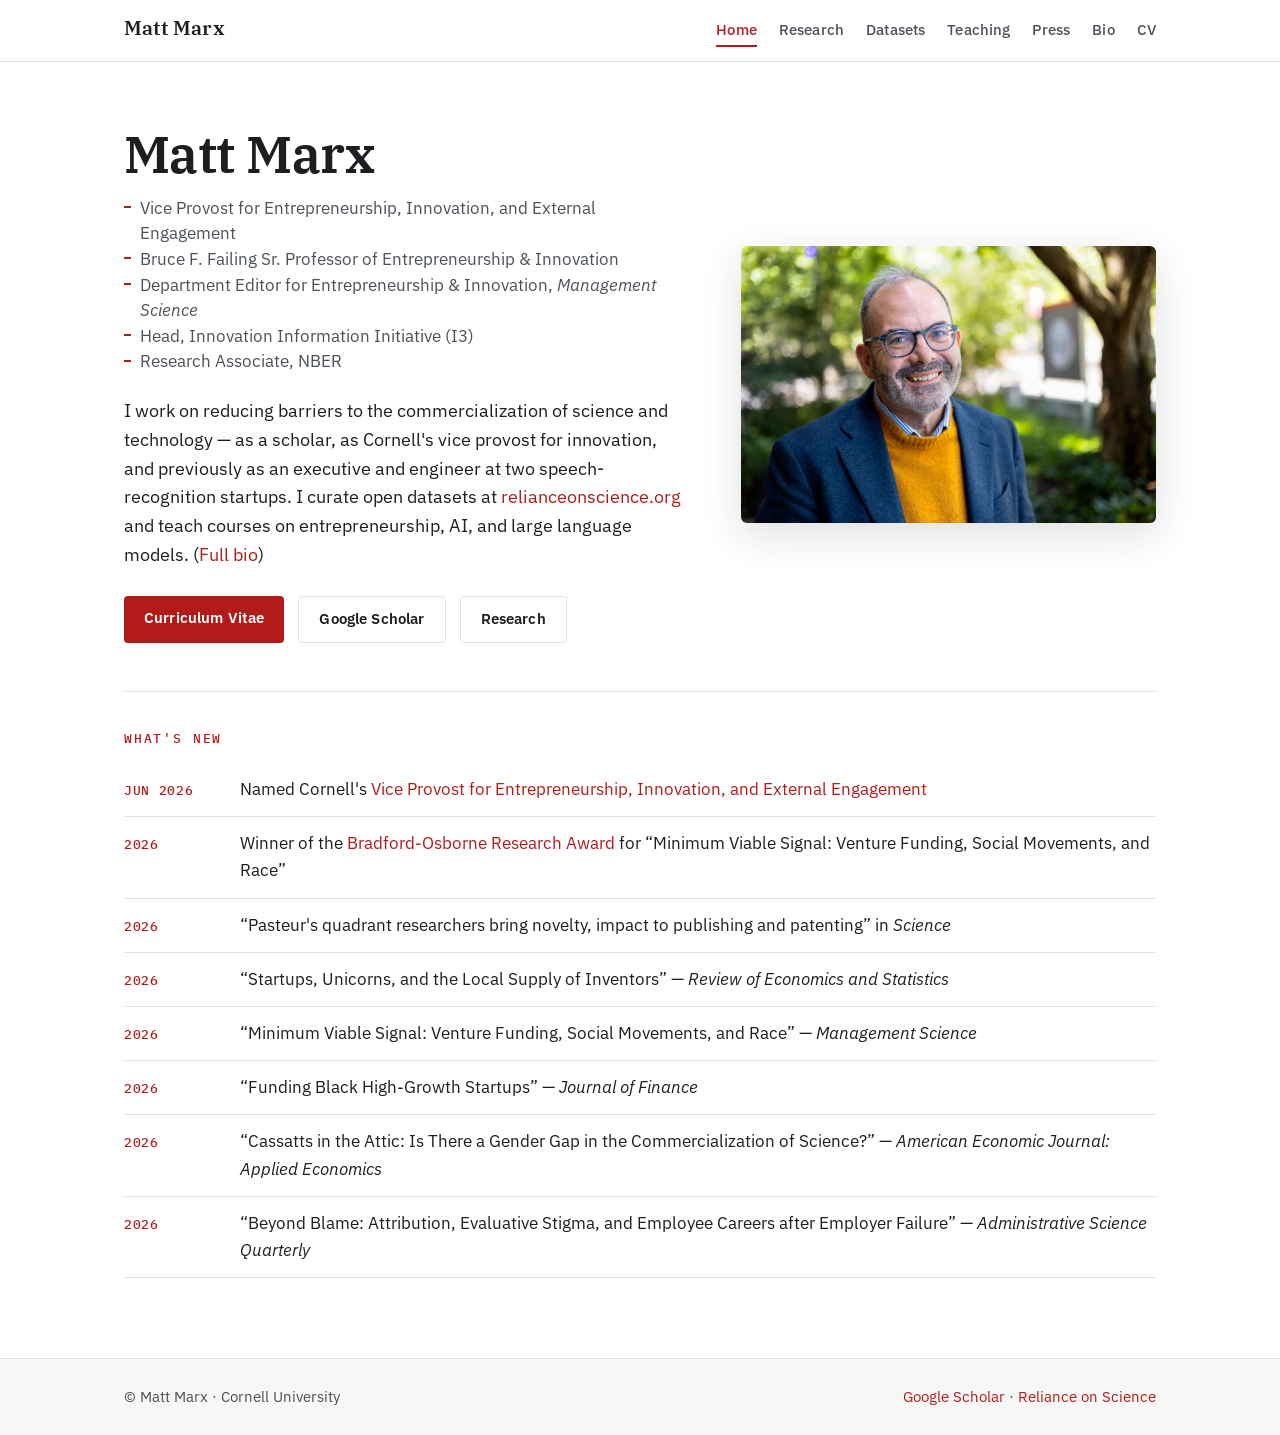
==== commit c14ee0fd: "Refactor roles and publications in index.htm Updated roles and publications listed for Matt Marx." ====
--- a/index.htm
+++ b/index.htm
@@ -27,7 +27,9 @@
       <ul class="roles">
         <li>Vice Provost for Entrepreneurship, Innovation, and External Engagement</li>
         <li>Bruce F. Failing Sr. Professor of Entrepreneurship &amp; Innovation</li>
-        <li>Department Editor, <i>Management Science</i> &middot; Head, Innovation Information Initiative (I3) &middot; Research Associate, NBER</li>
+        <li>Department Editor for Entrepreneurship & Innovation, <i>Management Science</i></li>
+        <li>Head, Innovation Information Initiative (I3) </li>
+        <li>Research Associate, NBER</li>
       </ul>
       <p class="lede">I work on reducing barriers to the commercialization of science and technology &mdash; as a scholar, as Cornell's vice provost for innovation, and previously as an executive and engineer at two speech-recognition startups. I curate open datasets at <a href="http://relianceonscience.org">relianceonscience.org</a> and teach courses on entrepreneurship, AI, and large language models. (<a href="bio.htm">Full bio</a>)</p>
       <div class="cta-row">
@@ -45,11 +47,11 @@
       <li><span class="stamp">JUN 2026</span><span class="entry">Named Cornell's <a href="https://news.cornell.edu/stories/2026/06/matt-marx-named-vice-provost-entrepreneurship-innovation-and-external-engagement">Vice Provost for Entrepreneurship, Innovation, and External Engagement</a></span></li>
       <li><span class="stamp">2026</span><span class="entry">Winner of the <a href="https://foster.uw.edu/faculty-research/bradford-osborne-research-award/">Bradford-Osborne Research Award</a> for &ldquo;Minimum Viable Signal: Venture Funding, Social Movements, and Race&rdquo;</span></li>
       <li><span class="stamp">2026</span><span class="entry">&ldquo;Pasteur's quadrant researchers bring novelty, impact to publishing and patenting&rdquo; in <i>Science</i></span></li>
-      <li><span class="stamp">FORTH.</span><span class="entry">&ldquo;Startups, Unicorns, and the Local Supply of Inventors&rdquo; &mdash; <i>Review of Economics and Statistics</i></span></li>
-      <li><span class="stamp">FORTH.</span><span class="entry">&ldquo;Minimum Viable Signal: Venture Funding, Social Movements, and Race&rdquo; &mdash; <i>Management Science</i></span></li>
-      <li><span class="stamp">FORTH.</span><span class="entry">&ldquo;Funding Black High-Growth Startups&rdquo; &mdash; <i>Journal of Finance</i></span></li>
-      <li><span class="stamp">FORTH.</span><span class="entry">&ldquo;Cassatts in the Attic: Is There a Gender Gap in the Commercialization of Science?&rdquo; &mdash; <i>American Economic Journal: Applied Economics</i></span></li>
-      <li><span class="stamp">FORTH.</span><span class="entry">&ldquo;Beyond Blame: Attribution, Evaluative Stigma, and Employee Careers after Employer Failure&rdquo; &mdash; <i>Administrative Science Quarterly</i></span></li>
+      <li><span class="stamp">2026</span><span class="entry">&ldquo;Startups, Unicorns, and the Local Supply of Inventors&rdquo; &mdash; <i>Review of Economics and Statistics</i></span></li>
+      <li><span class="stamp">2026</span><span class="entry">&ldquo;Minimum Viable Signal: Venture Funding, Social Movements, and Race&rdquo; &mdash; <i>Management Science</i></span></li>
+      <li><span class="stamp">2026</span><span class="entry">&ldquo;Funding Black High-Growth Startups&rdquo; &mdash; <i>Journal of Finance</i></span></li>
+      <li><span class="stamp">2026</span><span class="entry">&ldquo;Cassatts in the Attic: Is There a Gender Gap in the Commercialization of Science?&rdquo; &mdash; <i>American Economic Journal: Applied Economics</i></span></li>
+      <li><span class="stamp">2026</span><span class="entry">&ldquo;Beyond Blame: Attribution, Evaluative Stigma, and Employee Careers after Employer Failure&rdquo; &mdash; <i>Administrative Science Quarterly</i></span></li>
     </ul>
   </section>
 </div>
